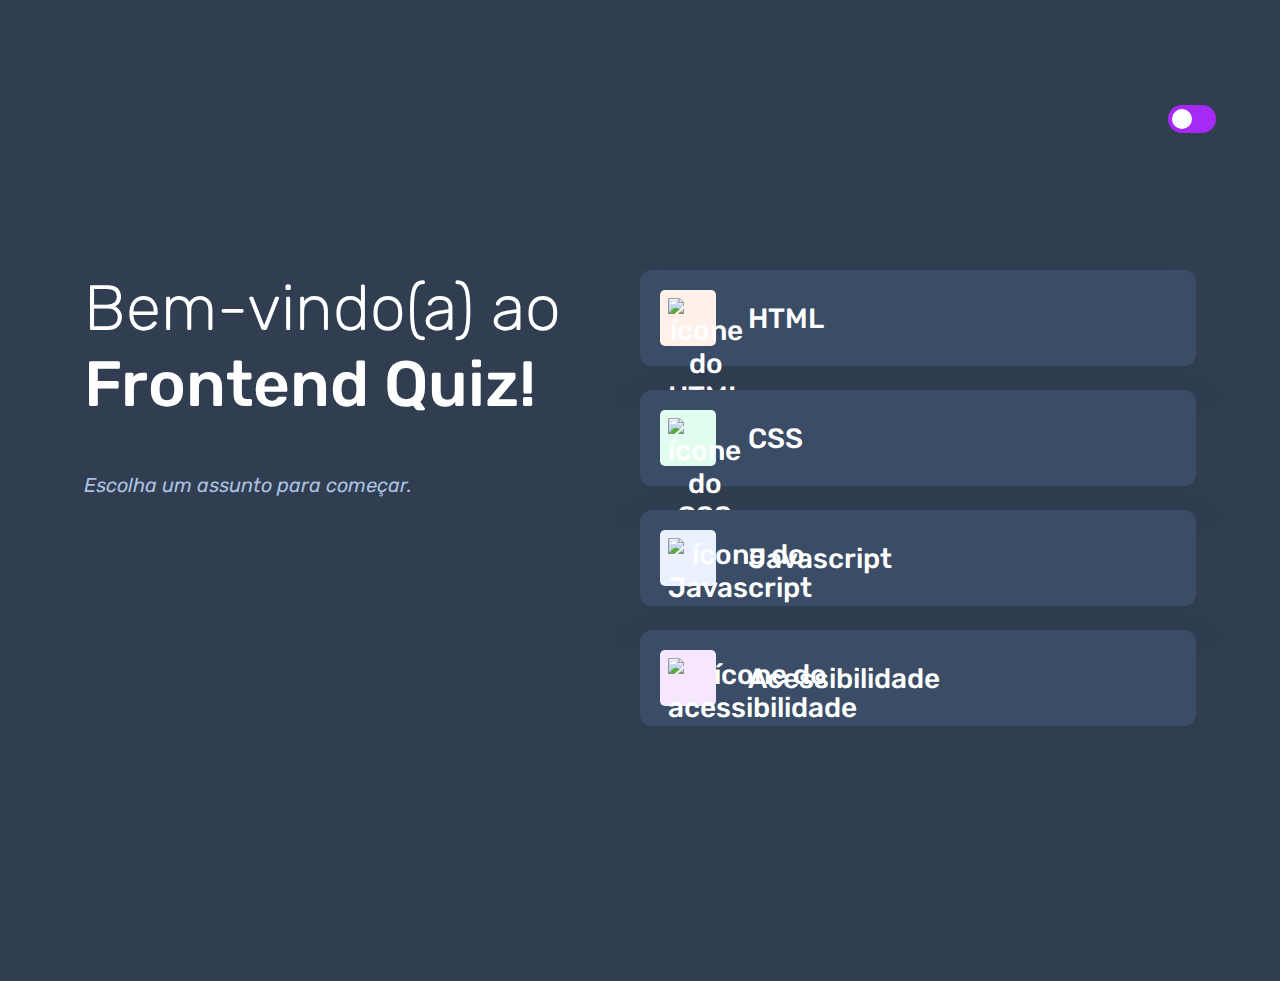
==== index.html @ 505818b5 "adaptação das cores para o tema escuro" ====
<!DOCTYPE html>
<html lang="pt-BR">
<head>
    <meta charset="UTF-8">
    <meta name="viewport" content="width=device-width, initial-scale=1.0">
    <link rel="preconnect" href="https://fonts.googleapis.com">
    <link rel="preconnect" href="https://fonts.gstatic.com" crossorigin>
    <link href="https://fonts.googleapis.com/css2?family=Rubik:ital,wght@0,300..900;1,300..900&display=swap" rel="stylesheet">
    <link rel="stylesheet" href="style.css">
    <title>Quiz App</title>
</head>
<body class="escuro">
    <header>
        <div class="tema">
            <img src="./assets/images/icon-sun-dark.svg" alt="">
            <button>
                <div></div>
            </button>
            <img src="./assets/images/icon-moon-dark.svg" alt="">
        </div>
       
    </header>

    <main>
        <section class="boas_vindas">
            <h1>
                Bem-vindo(a) ao <br>
                <strong>Frontend Quiz!</strong>
            </h1>

            <p>Escolha um assunto para começar.</p>
        </section>

        <section class="assuntos">
            <button class="botao_html">
                <div>
                    <img src="./assets/images/icon-html.svg" alt="ícone do HTML">
                </div>
                HTML
            </button>

            <button class="botao_css">
                <div>
                    <img src="./assets/images/icon-css.svg" alt="ícone do CSS">
                </div>
                CSS
            </button>

            <button class="botao_javascript">
                <div>
                    <img src="./assets/images/icon-js.svg" alt="ícone do Javascript">
                </div>
                Javascript
            </button>

            <button class="botao_acessibilidade">
                <div>
                    <img src="./assets/images/icon-accessibility.svg" alt="ícone do acessibilidade">
                </div>
                Acessibilidade
            </button>
        </section>
    </main>
</body>
</html>
---- style.css ----
* {
    margin: 0;
    padding: 0;
    box-sizing: border-box;
    font-family: "Rubik", sans-serif;
    -webkit-font-smoothing: antialiased;
}

:root {
    --bg-color: #f4f6fa;
    --purple: #a729f5;
    --primary-text-color: #313e51;
    --secondary-text-color: #626c7f;
    --button-bg: #fff;
    --shadow: 0px 16px 40px 0px rgba(143, 160, 193, 0.14);
    --bg-html: #fff1e9;
    --bg-css: #e0fdef;
    --bg-javascript: #ebf0ff;
    --bg-acessibilidade: #f6e7ff;
    --white: #fff;
    --bg-mobile: url(./assets/images/pattern-background-mobile-light.svg);
    --bg-desktop: url(./assets/images/pattern-background-desktop-light.svg);
}

body.escuro {
    --bg-color: #313e51;
    --bg-mobile: url(./assets/images/pattern-background-mobile-dark.svg);
    --bg-desktop: url(./assets/images/pattern-background-desktop-dark.svg);
    --primary-text-color: #fff;
    --secondary-text-color: #abc1e1;
    --button-bg: #3b4d66;
    --shadow: 0px 16px 40px 0px rgba(49, 62, 81, 0.14);
}

body {
    height: 100svh;
    background: var(--bg-mobile) var(--bg-color);
    background-repeat: no-repeat;
    background-size: cover;
}

header {
    padding: 16px 24px;
    display: flex;
    justify-content: flex-end;
}

.tema {
    padding: 8px 0;
    display: flex;
    align-items: center;
    gap: 8px;
}

.tema img {
    width: 16px;
}

.tema button {
    height: 20px;
    width: 32px;
    background: var(--purple);
    border: 0;
    border-radius: 999px;
    padding: 4px;
}

.tema button div {
    background: var(--white);
    width: 12px;
    height: 12px;
    border-radius: 999px;
}

main {
    padding: 32px 24px;
}

.boas_vindas {
    margin-bottom: 40px;
}

.boas_vindas h1 {
    font-size: 40px;
    font-weight: 300;
    color: var(--primary-text-color);
    margin-bottom: 16px;
}

.boas_vindas h1 strong {
    font-weight: 500;
}

.boas_vindas p {
    color: var(--secondary-text-color);
    font-size: 14px;
    line-height: 150%;
    font-style: italic;
}

.assuntos {
    display: flex;
    flex-direction: column;
    gap: 12px;
}

.assuntos button {
    border: none;
    background: var(--button-bg);
    display: flex;
    align-items: center;
    gap: 16px;
    padding: 12px;
    border-radius: 12px;
    box-shadow: var(--shadow);
    font-size: 18px;
    font-weight: 500;
    color: var(--primary-text-color);
}

.assuntos button div {
    width: 40px;
    height: 40px;
    padding: 5px;
    border-radius: 5px;
}

.assuntos button img {
    width: 100%;
}

.botao_html div {
    background: var(--bg-html);
}

.botao_css div {
    background: var(--bg-css);
}

.botao_javascript div {
    background: var(--bg-javascript);
}

.botao_acessibilidade div {
    background: var(--bg-acessibilidade);
}

@media(min-width: 1100px) {
    body {
        background: var(--bg-desktop) var(--bg-color);
        background-size: cover;
        background-repeat: no-repeat;
    }

    header {
        margin-block: 81px;
    }

    .tema {
        gap: 16px;
    }

    .tema img {
        width: 24px;
    }

    .tema button {
        width: 48px;
        height: 28px;
    }

    .tema button div {
        width: 20px;
        height: 20px;
    }

    main {
        display: flex;
        max-width: 1160px;
        margin-inline: auto;
    }

    section {
        width: 100%;
    }

    .boas_vindas h1 {
        font-size: 64px;
        margin-bottom: 48px;
    }

    .boas_vindas p {
        font-size: 20px;
    }

    .assuntos {
        gap: 24px;
    }

    .assuntos button {
        font-size: 28px;
        padding: 20px;
        gap: 32px;
    }

    .assuntos button div {
        width: 56px;
        height: 56px;
        padding: 8px;
    }
}
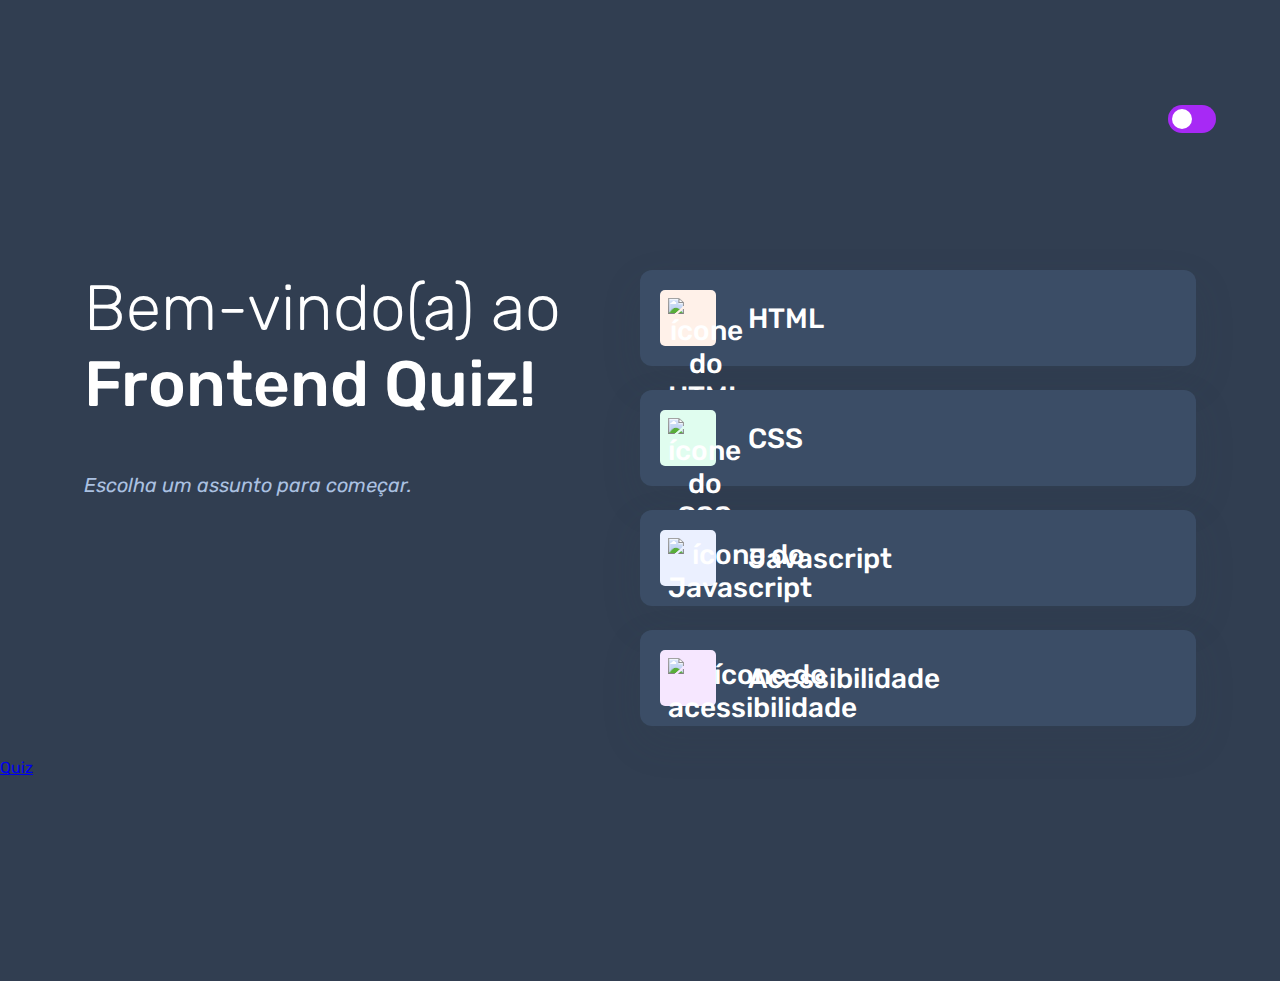
==== commit 63877d2c: "criação da página do quiz" ====
--- a/index.html
+++ b/index.html
@@ -61,5 +61,7 @@
             </button>
         </section>
     </main>
+
+    <a href="./pages/quiz/quiz.html">Quiz</a>
 </body>
 </html>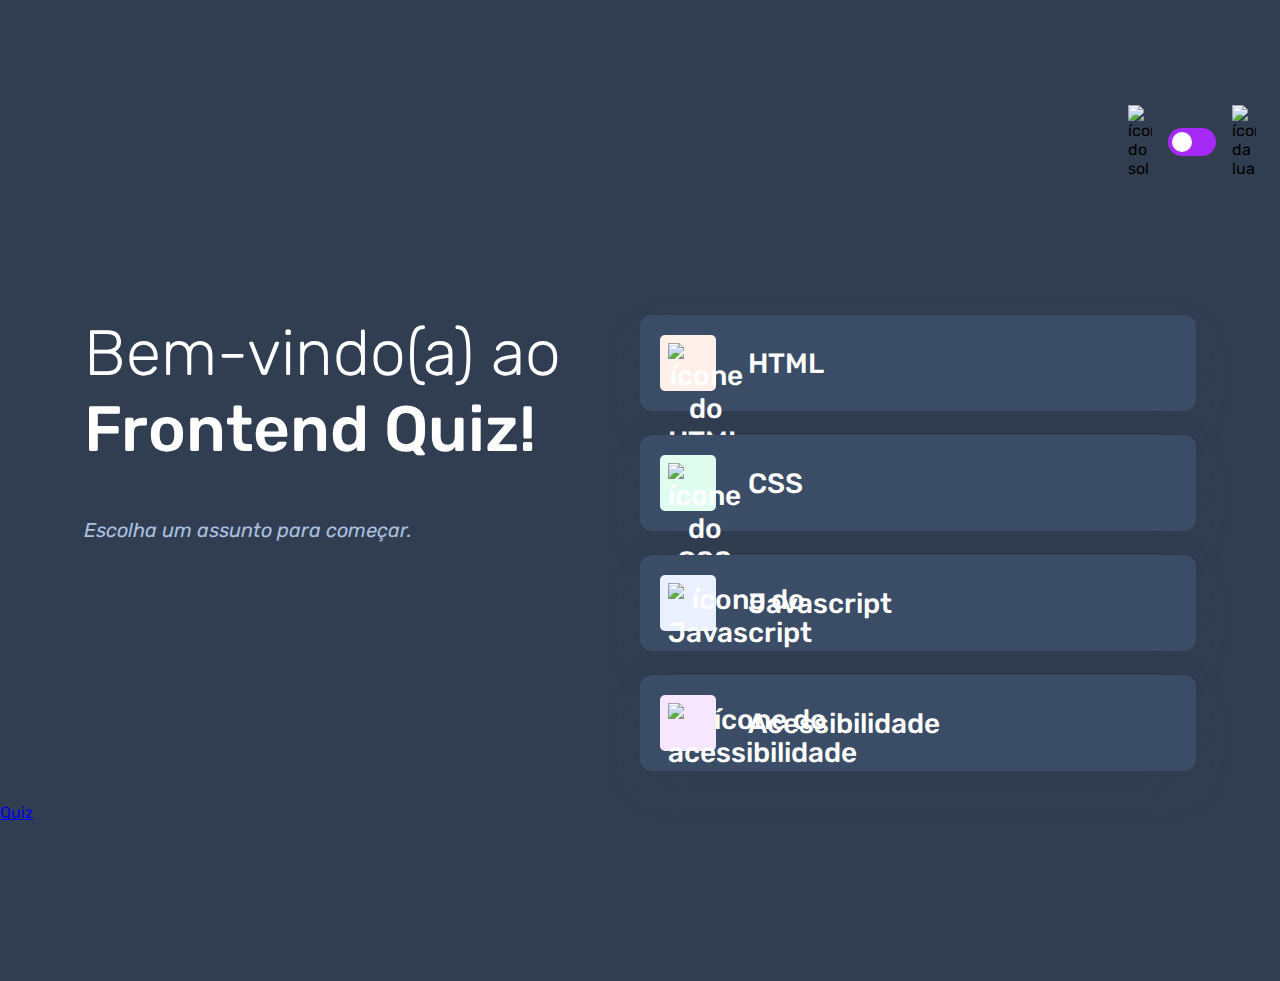
==== commit b5964487: "html do header finalizado" ====
--- a/index.html
+++ b/index.html
@@ -12,13 +12,12 @@
 <body class="escuro">
     <header>
         <div class="tema">
-            <img src="./assets/images/icon-sun-dark.svg" alt="">
+            <img src="./assets/images/icon-sun-dark.svg" alt="ícone do sol">
             <button>
                 <div></div>
             </button>
-            <img src="./assets/images/icon-moon-dark.svg" alt="">
+            <img src="./assets/images/icon-moon-dark.svg" alt="ícone da lua">
         </div>
-       
     </header>
 
     <main>
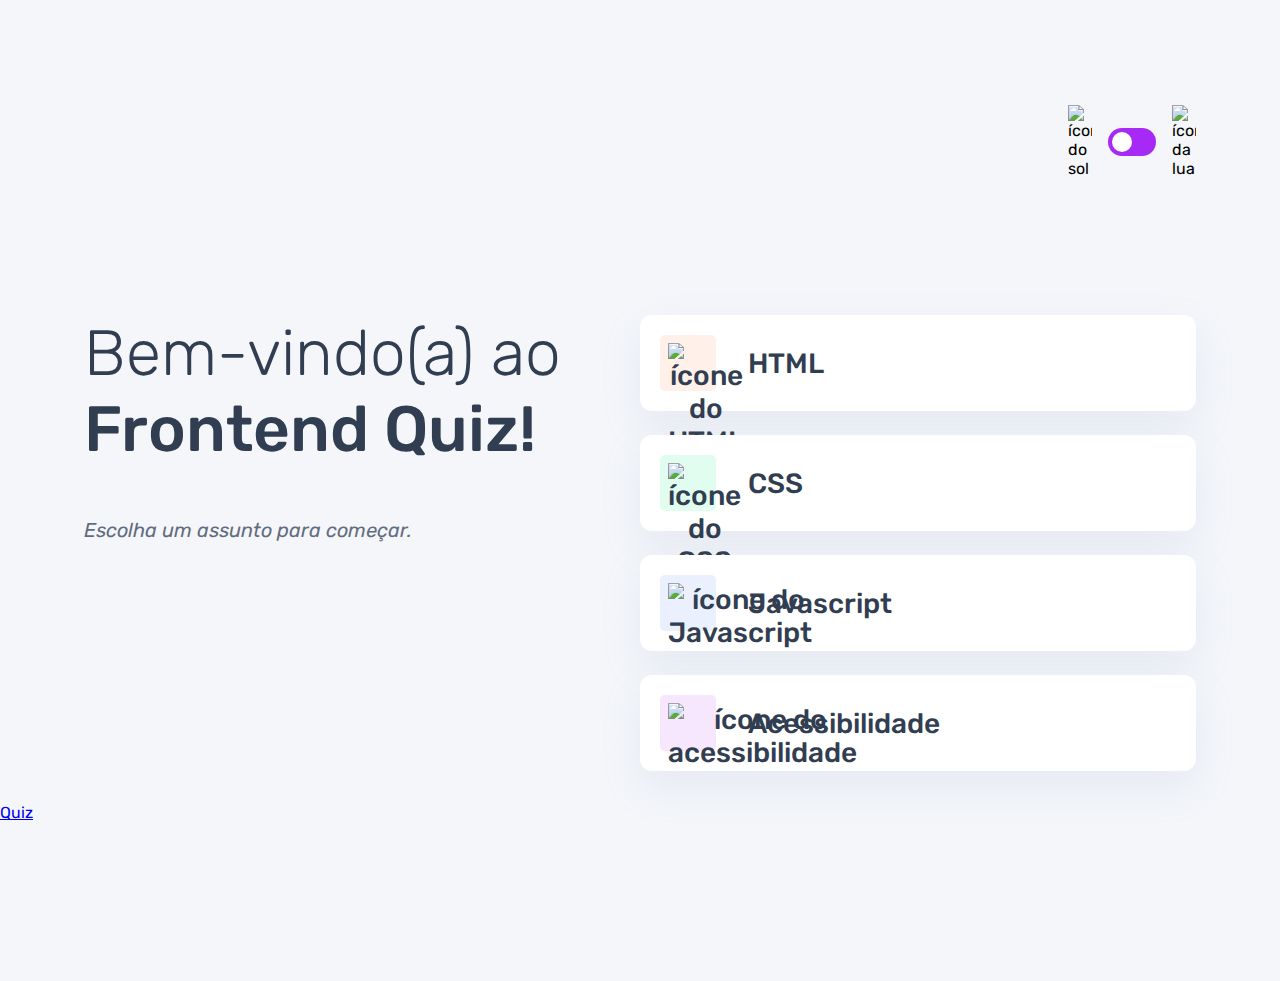
==== commit 3a2e0793: "primeiros ajustes do tema no javascript" ====
--- a/index.html
+++ b/index.html
@@ -7,9 +7,10 @@
     <link rel="preconnect" href="https://fonts.gstatic.com" crossorigin>
     <link href="https://fonts.googleapis.com/css2?family=Rubik:ital,wght@0,300..900;1,300..900&display=swap" rel="stylesheet">
     <link rel="stylesheet" href="style.css">
+    <script src="./script.js" defer></script>
     <title>Quiz App</title>
 </head>
-<body class="escuro">
+<body>
     <header>
         <div class="tema">
             <img src="./assets/images/icon-sun-dark.svg" alt="ícone do sol">
--- a/style.css
+++ b/style.css
@@ -43,6 +43,8 @@
     padding: 16px 24px;
     display: flex;
     justify-content: flex-end;
+    max-width: 1160px;
+    margin-inline: auto;
 }
 
 .tema {
@@ -63,6 +65,7 @@
     border: 0;
     border-radius: 999px;
     padding: 4px;
+    display: flex;
 }
 
 .tema button div {
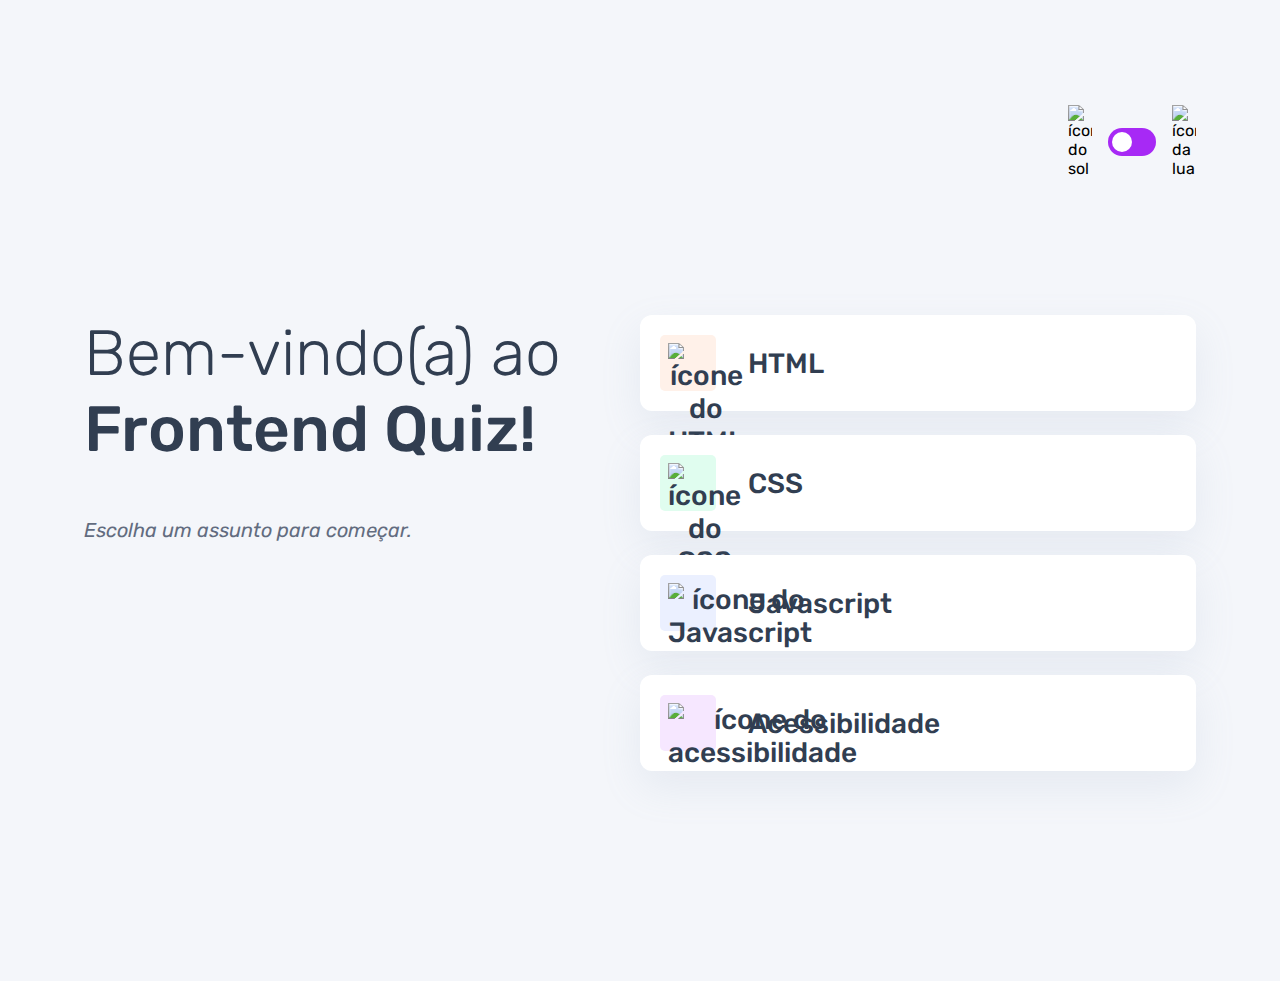
==== commit be9165d2: "adicionada a função para escolher o tema do quiz no index.html" ====
--- a/index.html
+++ b/index.html
@@ -7,7 +7,7 @@
     <link rel="preconnect" href="https://fonts.gstatic.com" crossorigin>
     <link href="https://fonts.googleapis.com/css2?family=Rubik:ital,wght@0,300..900;1,300..900&display=swap" rel="stylesheet">
     <link rel="stylesheet" href="style.css">
-    <script src="./script.js" defer></script>
+    <script src="./script.js" type="module" defer></script>
     <title>Quiz App</title>
 </head>
 <body>
@@ -61,7 +61,5 @@
             </button>
         </section>
     </main>
-
-    <a href="./pages/quiz/quiz.html">Quiz</a>
 </body>
 </html>--- a/style.css
+++ b/style.css
@@ -66,6 +66,7 @@
     border-radius: 999px;
     padding: 4px;
     display: flex;
+    cursor: pointer;
 }
 
 .tema button div {
@@ -119,6 +120,7 @@
     font-size: 18px;
     font-weight: 500;
     color: var(--primary-text-color);
+    cursor: pointer;
 }
 
 .assuntos button div {
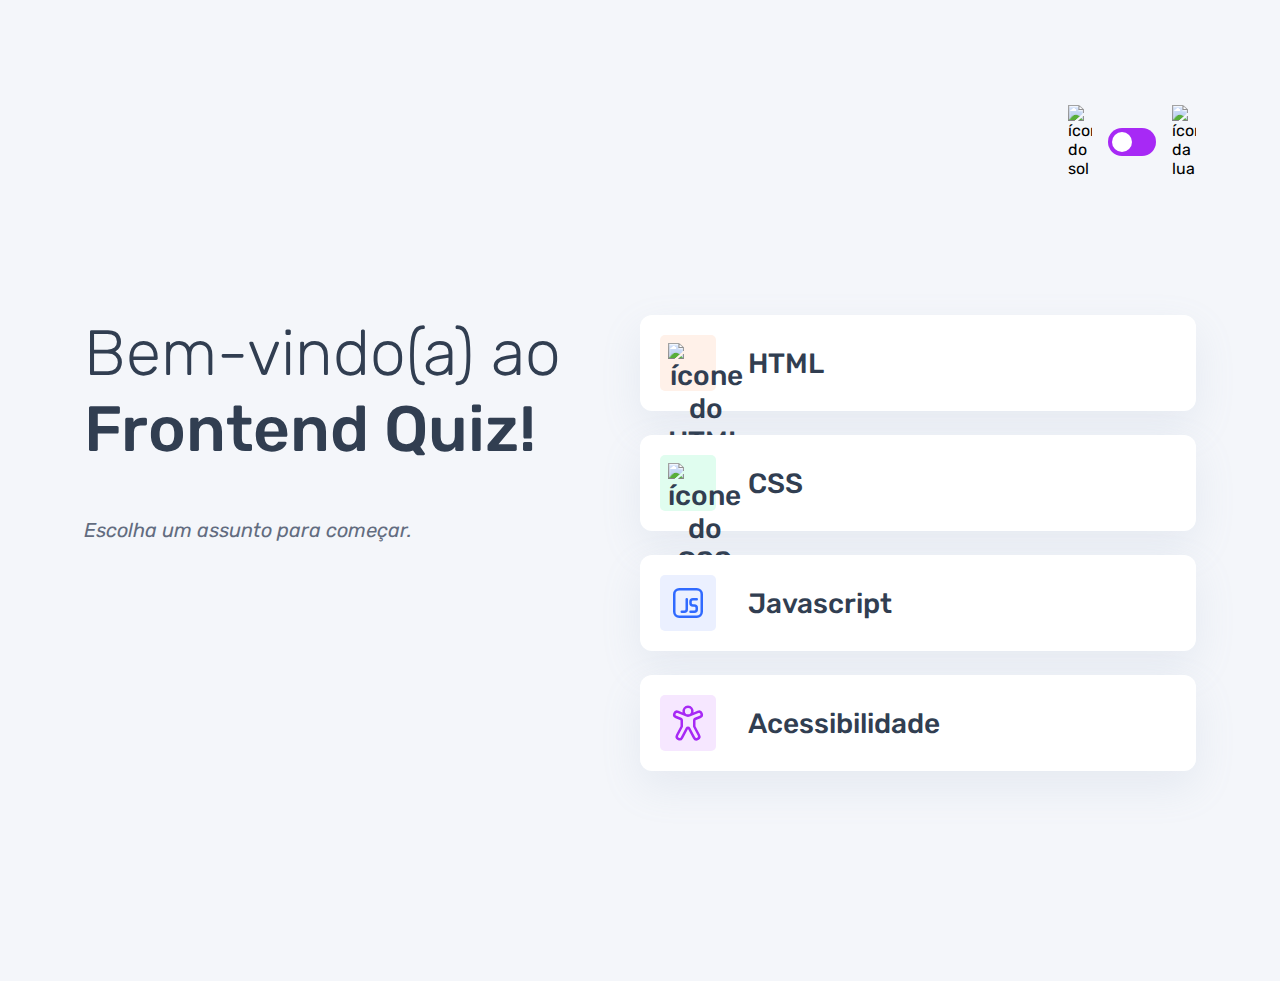
==== commit 4d8a8779: "alteração dinâmica do assunto da página" ====
--- a/index.html
+++ b/index.html
@@ -48,14 +48,14 @@
 
             <button class="botao_javascript">
                 <div>
-                    <img src="./assets/images/icon-js.svg" alt="ícone do Javascript">
+                    <img src="./assets/images/icon-javascript.svg" alt="ícone do Javascript">
                 </div>
                 Javascript
             </button>
 
             <button class="botao_acessibilidade">
                 <div>
-                    <img src="./assets/images/icon-accessibility.svg" alt="ícone do acessibilidade">
+                    <img src="./assets/images/icon-acessibilidade.svg" alt="ícone do acessibilidade">
                 </div>
                 Acessibilidade
             </button>
